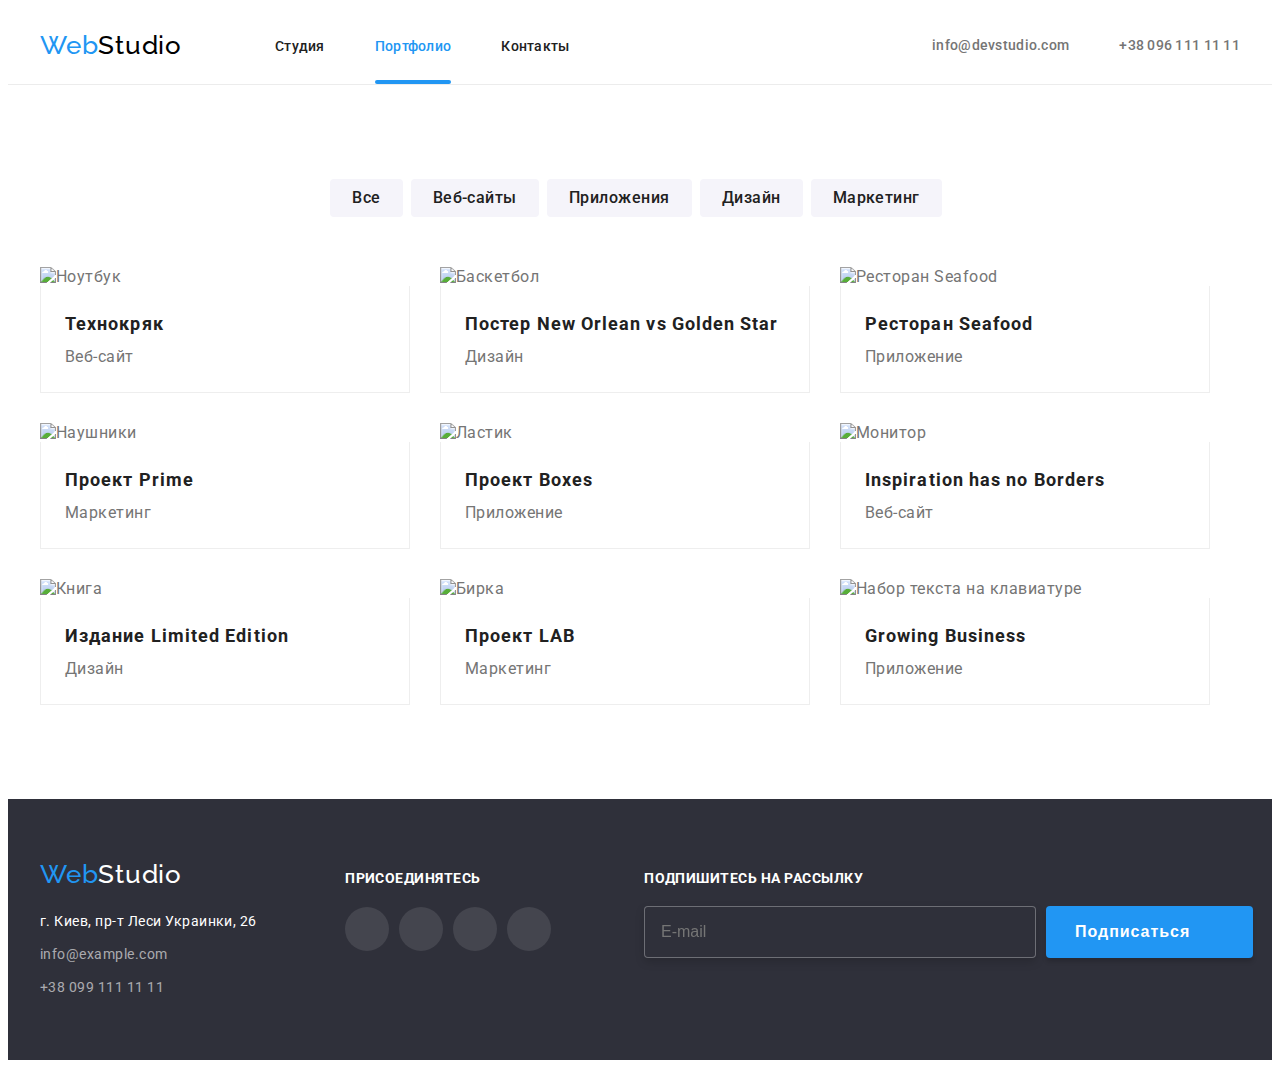
==== portffolio.html @ 90b3956e "End" ====
<!DOCTYPE html>
<html lang="ru">
  <head>
    <meta charset="UTF-8" />
    <meta http-equiv="X-UA-Compatible" content="IE=edge" />
    <meta name="viewport" content="width=device-width, initial-scale=1.0" />
    <link rel="preconnect" href="https://fonts.googleapis.com" />
    <link rel="preconnect" href="https://fonts.gstatic.com" crossorigin />
    <link rel="preconnect" href="https://fonts.googleapis.com" />
    <link rel="preconnect" href="https://fonts.gstatic.com" crossorigin />
    <link
      href="https://fonts.googleapis.com/css2?family=Raleway:wght@700&family=Roboto:wght@400;500;700;900&display=swap"
      rel="stylesheet"
    />
    <link href="./css/modern-normalize.css" rel="stylesheet" />
    <link href="./css/main.css" rel="stylesheet" />
    <title>Портфолио</title>
  </head>
  <body>
    <!-- Header-->

    <header>
      <div class="nav container centered">
        <a href="" class="logo"><span class="web">Web</span>Studio</a>
        <nav>
          <ul class="nav-bar">
            <li class="test">
              <a href="./index.html" class="nav-link"> Студия</a>
            </li>
            <li>
              <a href="./portffolio.html" class="nav-link current-page"> Портфолио</a>
            </li>
            <li>
              <a href="" class="nav-link"> Контакты</a>
            </li>
          </ul>
        </nav>
        <div class="nav-contacts">
          <a href="mailto:info@devstudio.com" class="contact">
            <svg width="16px" height="12px" class="icon-color">
              <use href="./images/sprite.svg#icon-mail"></use>
            </svg>
            info@devstudio.com
          </a>
          <a href="tel:+380961111111" class="contact">
            <svg width="10px" height="16px" class="icon-color">
              <use href="./images/sprite.svg#icon-smartphone"></use>
            </svg>
            +38 096 111 11 11
          </a>
        </div>
      </div>
    </header>
    <main>
      <!-- Portffolio -->

      <section class="section-padding">
        
        <!-- Filter -->

        <ul class="filter container centered">
          <li>
            <button class="filter-button">Все</button>
          </li>
          <li>
            <button class="filter-button">Веб-сайты</button>
          </li>
          <li>
            <button class="filter-button">Приложения</button>
          </li>
          <li>
            <button class="filter-button">Дизайн</button>
          </li>
          <li>
            <button class="filter-button">Маркетинг</button>
          </li>
        </ul>

        <!-- Projects -->

        <ul class="project container centered">
          <li class="project-list">
            <div class="project-overlay">
              <img src="./images/Notebook.jpg" alt="Ноутбук" width="370" class="project-image" />
              <div class="project-text_box overlay">
                <p>
                  Технокряк это современная площадка распространения коронавируса. Компании
                  используют эту платформу для цифрового шпионажа и атак на защищённые сервера
                  конкурентов.
                </p>
              </div>
            </div>
            <div class="border">
              <h2 class="project-title">Технокряк</h2>
              <p class="project-filter">Веб-сайт</p>
            </div>
          </li>
          <li class="project-list">
            <div class="project-overlay">
              <img src="./images/Baskeball.jpg" alt="Баскетбол" width="370" class="project-image" />
              <div class="project-text_box overlay">
                <p>
                  Технокряк это современная площадка распространения коронавируса. Компании
                  используют эту платформу для цифрового шпионажа и атак на защищённые сервера
                  конкурентов.
                </p>
              </div>
            </div>
            <div class="border">
              <h2 class="project-title">Постер New Orlean vs Golden Star</h2>
              <p class="project-filter">Дизайн</p>
            </div>
          </li>
          <li class="project-list">
            <div class="project-overlay">
              <img
                src="./images/seafood.jpg"
                alt=" Ресторан Seafood"
                width="370"
                class="project-image"
              />
              <div class="project-text_box overlay">
                <p>
                  Технокряк это современная площадка распространения коронавируса. Компании
                  используют эту платформу для цифрового шпионажа и атак на защищённые сервера
                  конкурентов.
                </p>
              </div>
            </div>
            <div class="border">
              <h2 class="project-title">Ресторан Seafood</h2>
              <p class="project-filter">Приложение</p>
            </div>
          </li>
          <li class="project-list">
            <div class="project-overlay">
              <img src="./images/headphones.jpg" alt="Наушники" width="370" class="project-image" />
              <div class="project-text_box overlay">
                <p>
                  Технокряк это современная площадка распространения коронавируса. Компании
                  используют эту платформу для цифрового шпионажа и атак на защищённые сервера
                  конкурентов.
                </p>
              </div>
            </div>
            <div class="border">
              <h2 class="project-title">Проект Prime</h2>
              <p class="project-filter">Маркетинг</p>
            </div>
          </li>
          <li class="project-list">
            <div class="project-overlay">
              <img src="./images/rubber.jpg" alt="Ластик" width="370" class="project-image" />
              <div class="project-text_box overlay">
                <p>
                  Технокряк это современная площадка распространения коронавируса. Компании
                  используют эту платформу для цифрового шпионажа и атак на защищённые сервера
                  конкурентов.
                </p>
              </div>
            </div>
            <div class="border">
              <h2 class="project-title">Проект Boxes</h2>
              <p class="project-filter">Приложение</p>
            </div>
          </li>
          <li class="project-list">
            <div class="project-overlay">
              <img src="./images/display.jpg" alt="Монитор" width="370" class="project-image" />
              <div class="project-text_box overlay">
                <p>
                  Технокряк это современная площадка распространения коронавируса. Компании
                  используют эту платформу для цифрового шпионажа и атак на защищённые сервера
                  конкурентов.
                </p>
              </div>
            </div>
            <div class="border">
              <h2 class="project-title">Inspiration has no Borders</h2>
              <p class="project-filter">Веб-сайт</p>
            </div>
          </li>
          <li class="project-list">
            <div class="project-overlay">
              <img src="./images/book.jpg" alt="Книга" width="370" class="project-image" />
              <div class="project-text_box overlay">
                <p>
                  Технокряк это современная площадка распространения коронавируса. Компании
                  используют эту платформу для цифрового шпионажа и атак на защищённые сервера
                  конкурентов.
                </p>
              </div>
            </div>
            <div class="border">
              <h2 class="project-title">Издание Limited Edition</h2>
              <p class="project-filter">Дизайн</p>
            </div>
          </li>
          <li class="project-list">
            <div class="project-overlay">
              <img src="./images/label.jpg" alt="Бирка" width="370" class="project-image" />
              <div class="project-text_box overlay">
                <p>
                  Технокряк это современная площадка распространения коронавируса. Компании
                  используют эту платформу для цифрового шпионажа и атак на защищённые сервера
                  конкурентов.
                </p>
              </div>
            </div>
            <div class="border">
              <h2 class="project-title">Проект LAB</h2>
              <p class="project-filter">Маркетинг</p>
            </div>
          </li>
          <li class="project-list">
            <div class="project-overlay">
              <img
                src="./images/printing.jpg"
                alt="Набор текста на клавиатуре"
                width="370"
                class="project-image"
              />
              <div class="project-text_box overlay">
                <p>
                  Технокряк это современная площадка распространения коронавируса. Компании
                  используют эту платформу для цифрового шпионажа и атак на защищённые сервера
                  конкурентов.
                </p>
              </div>
            </div>
            <div class="border">
              <h2 class="project-title">Growing Business</h2>
              <p class="project-filter">Приложение</p>
            </div>
          </li>
        </ul>
      </section>
    </main>

    <!-- Footer -->

    <footer>
      <div class="container centered">
        <div class="footer-studio">
          <a href="" class="logo"><span class="web">Web</span>Studio</a>
          <address>г. Киев, пр-т Леси Украинки, 26</address>
          <a href="mailto:info@devstudio.com" class="footer-contact">info@example.com</a>
          <a href="tel:+380961111111" class="footer-contact">+38 099 111 11 11</a>
        </div>
        <div class="footer-connect">
          <p>Присоединятесь</p>
          <ul>
            <li>
              <a href="#" class="footer-social">
                <svg width="20px" height="20px" class="footer-icons">
                  <use href="./images/sprite.svg#icon-instagram"></use>
                </svg>
              </a>
            </li>
            <li>
              <a href="#" class="footer-social">
                <svg width="20px" height="20px" class="footer-icons">
                  <use href="./images/sprite.svg#icon-twitter"></use>
                </svg>
              </a>
            </li>
            <li>
              <a href="#" class="footer-social">
                <svg width="20px" height="20px" class="footer-icons">
                  <use href="./images/sprite.svg#icon-facebook"></use>
                </svg>
              </a>
            </li>
            <li>
              <a href="#" class="footer-social">
                <svg width="20px" height="20px" class="footer-icons">
                  <use href="./images/sprite.svg#icon-linkedin"></use>
                </svg>
              </a>
            </li>
          </ul>
        </div>
        <div>
          <form class="footer-mailing">
            <label for="footer-mailing_filed" class="footer-mailing_description">
              Подпишитесь на рассылку
            </label>
            <div>
              <input
                type="email"
                name="mailing"
                class="footer-mailing_filed"
                id="footer-mailing_filed"
                placeholder="E-mail"
              />
              <button type="submit" class="footer-mailing_button">
                Подписаться
                <svg width="24px" height="24px" class="footer-icon_send">
                  <use href="./images/sprite.svg#icon-send"></use>
                </svg>
              </button>
            </div>
          </form>
        </div>
      </div>
    </footer>
    <script src="./js/modal.js"></script>
  </body>
</html>
---- css/main.css ----
:root {
  --main-color: #ffffff;
  --bg-color: #f5f4fa;
  --bg-alternate-color: #2f303a;
  --headline-color: #212121;
  --text-color: #757575;
  --accent-color: #2196f3;
  --textoppacity-color: rgba(255, 255, 255, 0.6);
  --nav_logo-color: #000000;
  --border-color: #ececec;
  --portffolio-border: #eeeeee;
  --team-icon-color: #afb1b8;
  --transition-time-cubic: 250ms cubic-bezier(0.4, 0, 0.2, 1);
}

/* Global */
body {
  color: var(--text-color);
  background-color: var(--main-color);
  font-family: 'roboto', sans-serif;
  letter-spacing: 0.03em;
}

a {
  text-decoration: none;
}

li {
  list-style-type: none;
}

ul {
  padding: 0%;
}

.container {
  width: 1200px;
  padding-left: 15px;
  padding-right: 15px;
}

.centered {
  margin-right: auto;
  margin-left: auto;
}

.section-padding {
  padding-top: 94px;
  padding-bottom: 94px;
}

img {
  display: block;
}

.overlay {
  position: absolute;
  width: 100%;
  height: 100%;
  bottom: 0px;
  -webkit-transform: translateY(100%);
      -ms-transform: translateY(100%);
          transform: translateY(100%);
  -webkit-transition: -webkit-transform var(--transition-time-cubic);
  transition: -webkit-transform var(--transition-time-cubic);
  -o-transition: transform var(--transition-time-cubic);
  transition: transform var(--transition-time-cubic);
  transition: transform var(--transition-time-cubic), -webkit-transform var(--transition-time-cubic);
}

/* Hero */
.hero {
  padding-top: 200px;
  padding-bottom: 200px;
  text-align: center;
  background-image: -webkit-gradient(linear, left top, left bottom, from(rgba(47, 48, 58, 0.4)), to(rgba(47, 48, 58, 0.4))), url(../images/Hero.jpg);
  background-image: -webkit-linear-gradient(rgba(47, 48, 58, 0.4), rgba(47, 48, 58, 0.4)), url(../images/Hero.jpg);
  background-image: -o-linear-gradient(rgba(47, 48, 58, 0.4), rgba(47, 48, 58, 0.4)), url(../images/Hero.jpg);
  background-image: linear-gradient(rgba(47, 48, 58, 0.4), rgba(47, 48, 58, 0.4)), url(../images/Hero.jpg);
  background-repeat: no-repeat;
  background-position: center;
  -webkit-background-size: cover;
          background-size: cover;
}

.hero h1 {
  margin-top: 0px;
  margin-bottom: 0px;
  color: #ffffff;
  font-weight: 900;
  font-size: 44px;
  line-height: 1.36;
  text-transform: uppercase;
}

.hero .hero-button {
  padding-top: 10px;
  padding-bottom: 10px;
  padding-left: 22px;
  padding-right: 22px;
  color: var(--main-color);
  background-color: var(--accent-color);
  font-family: 'Roboto', sans-serif;
  font-style: normal;
  font-weight: 700;
  font-size: 16px;
  line-height: 1.88;
  letter-spacing: 0.06em;
  -webkit-box-shadow: 0px 4px 4px rgba(0, 0, 0, 0.15);
          box-shadow: 0px 4px 4px rgba(0, 0, 0, 0.15);
  -webkit-border-radius: 4px;
          border-radius: 4px;
  border: none;
  cursor: pointer;
  margin-top: 30px;
}

/* About us */
.us-benefits {
  display: -webkit-box;
  display: -webkit-flex;
  display: -ms-flexbox;
  display: flex;
  -webkit-box-align: center;
  -webkit-align-items: center;
      -ms-flex-align: center;
          align-items: center;
  -webkit-box-pack: start;
  -webkit-justify-content: flex-start;
      -ms-flex-pack: start;
          justify-content: flex-start;
  margin-top: 0px;
  margin-bottom: 0px;
}

.us-benefits li {
  margin-right: 30px;
}

.us-benefits li:last-child {
  margin-right: 0px;
}

.us-benefits li .us-headline {
  margin-top: 0px;
  margin-bottom: 10px;
  color: var(--headline-color);
  font-weight: 700;
  font-size: 14px;
  line-height: 1.14;
  letter-spacing: 0.03em;
  text-transform: uppercase;
}

.us-icon_box {
  display: -webkit-box;
  display: -webkit-flex;
  display: -ms-flexbox;
  display: flex;
  -webkit-box-align: center;
  -webkit-align-items: center;
      -ms-flex-align: center;
          align-items: center;
  -webkit-box-pack: center;
  -webkit-justify-content: center;
      -ms-flex-pack: center;
          justify-content: center;
  height: 120px;
  margin-bottom: 30px;
  -webkit-border-radius: 4px;
          border-radius: 4px;
  background-color: var(--bg-color);
}

.us-icon_box .us-icons {
  -webkit-align-content: center;
      -ms-flex-line-pack: center;
          align-content: center;
}

.us-title {
  margin-top: 0px;
  margin-bottom: 0px;
  width: 270px;
  font-size: 14px;
  line-height: -webkit-calc(24 / 14);
  line-height: calc(24 / 14);
}

/* Our work */
.ourwork {
  padding-top: 0px;
  text-align: center;
}

.ourwork h2 {
  margin-top: 0px;
  margin-bottom: 50px;
  color: var(--headline-color);
  font-weight: 700;
  font-size: 36px;
  line-height: 1.17;
}

.ourwork-box {
  display: -webkit-box;
  display: -webkit-flex;
  display: -ms-flexbox;
  display: flex;
  -webkit-box-align: center;
  -webkit-align-items: center;
      -ms-flex-align: center;
          align-items: center;
  -webkit-box-pack: start;
  -webkit-justify-content: flex-start;
      -ms-flex-pack: start;
          justify-content: flex-start;
  margin-top: 0px;
  margin-bottom: 0px;
}

.ourwork-box li {
  position: relative;
  margin-right: 30px;
}

.ourwork-box li:nth-child(3n) {
  margin-right: 0px;
}

.ourwork-description_box {
  position: absolute;
  width: 100%;
  height: 70px;
  margin: 0px;
  bottom: 0px;
  display: -webkit-box;
  display: -webkit-flex;
  display: -ms-flexbox;
  display: flex;
  -webkit-box-align: center;
  -webkit-align-items: center;
      -ms-flex-align: center;
          align-items: center;
  -webkit-box-pack: center;
  -webkit-justify-content: center;
      -ms-flex-pack: center;
          justify-content: center;
  background-color: rgba(47, 48, 58, 0.8);
}

.ourwork-description_box .ourwork-description {
  color: var(--main-color);
  margin: 0;
  font-weight: bold;
  font-size: 14px;
  line-height: -webkit-calc(16 / 14);
  line-height: calc(16 / 14);
  letter-spacing: 0.03em;
  text-transform: uppercase;
}

/* Team */
.team {
  background-color: var(--bg-color);
  text-align: center;
}

.team h2 {
  margin-top: 0px;
  margin-bottom: 50px;
  color: var(--headline-color);
  font-weight: 700;
  font-size: 36px;
  line-height: 1.17;
}

.team-work {
  display: -webkit-box;
  display: -webkit-flex;
  display: -ms-flexbox;
  display: flex;
  -webkit-box-align: center;
  -webkit-align-items: center;
      -ms-flex-align: center;
          align-items: center;
  -webkit-box-pack: start;
  -webkit-justify-content: flex-start;
      -ms-flex-pack: start;
          justify-content: flex-start;
  margin-top: 0px;
  margin-bottom: 0px;
}

.team-work .team-block {
  margin-right: 30px;
  padding-bottom: 30px;
  background-color: var(--main-color);
  -webkit-box-shadow: 0px 1px 3px rgba(0, 0, 0, 0.12), 0px 1px 1px rgba(0, 0, 0, 0.14), 0px 2px 1px rgba(0, 0, 0, 0.2);
          box-shadow: 0px 1px 3px rgba(0, 0, 0, 0.12), 0px 1px 1px rgba(0, 0, 0, 0.14), 0px 2px 1px rgba(0, 0, 0, 0.2);
  -webkit-border-radius: 0px 0px 4px 4px;
          border-radius: 0px 0px 4px 4px;
}

.team-work .team-block:last-child {
  margin-right: 0px;
}

.team-work .team-block .employee {
  margin-top: 30px;
  margin-bottom: 10px;
  color: var(--headline-color);
  font-weight: 500;
  font-size: 16px;
  line-height: 1.19;
}

.team-work .profession {
  margin-top: 0px;
  margin-bottom: 16px;
  font-size: 16px;
  line-height: 1.19;
}

.team-contacts {
  display: -webkit-box;
  display: -webkit-flex;
  display: -ms-flexbox;
  display: flex;
  -webkit-box-align: start;
  -webkit-align-items: flex-start;
      -ms-flex-align: start;
          align-items: flex-start;
  -webkit-box-pack: center;
  -webkit-justify-content: center;
      -ms-flex-pack: center;
          justify-content: center;
}

.team-contacts svg {
  -webkit-box-sizing: content-box;
          box-sizing: content-box;
  padding: 12px;
  fill: var(--team-icon-color);
  -webkit-transition: fill var(--transition-time-cubic);
  -o-transition: fill var(--transition-time-cubic);
  transition: fill var(--transition-time-cubic);
}

.team-contacts a {
  width: 44px;
  height: 44px;
  -webkit-border-radius: 50%;
          border-radius: 50%;
  -webkit-transition: background-color var(--transition-time-cubic);
  -o-transition: background-color var(--transition-time-cubic);
  transition: background-color var(--transition-time-cubic);
}

.team-contacts a:not(:last-child) {
  margin-right: 10px;
}

.team-contacts a:hover {
  background-color: var(--accent-color);
}

.team-contacts a:hover svg {
  fill: var(--main-color);
}

.team-contacts a:focus {
  background-color: var(--accent-color);
}

.team-contacts a:focus svg {
  fill: var(--main-color);
}

/* Clinets */
.clients {
  text-align: center;
  margin-left: auto;
  margin-right: auto;
  color: var(--headline-color);
}

.clients h2 {
  margin-bottom: 50px;
  margin-top: 0px;
  font-weight: bold;
  font-size: 36px;
  line-height: 1.17;
  letter-spacing: 0.03em;
}

.clients-icons {
  display: -webkit-box;
  display: -webkit-flex;
  display: -ms-flexbox;
  display: flex;
  -webkit-box-align: center;
  -webkit-align-items: center;
      -ms-flex-align: center;
          align-items: center;
  -webkit-box-pack: center;
  -webkit-justify-content: center;
      -ms-flex-pack: center;
          justify-content: center;
}

.clients-icons a {
  display: -webkit-box;
  display: -webkit-flex;
  display: -ms-flexbox;
  display: flex;
  -webkit-box-align: center;
  -webkit-align-items: center;
      -ms-flex-align: center;
          align-items: center;
  -webkit-box-pack: center;
  -webkit-justify-content: center;
      -ms-flex-pack: center;
          justify-content: center;
  width: 170px;
  height: 92px;
  border-width: 1px;
  border-style: solid;
  border-color: #afb1b8;
  -webkit-box-sizing: border-box;
          box-sizing: border-box;
  -webkit-border-radius: 4px;
          border-radius: 4px;
  -webkit-transition: border-color var(--transition-time-cubic);
  -o-transition: border-color var(--transition-time-cubic);
  transition: border-color var(--transition-time-cubic);
}

.clients-icons a .clients-company {
  fill: var(--team-icon-color);
  -webkit-transition: fill var(--transition-time-cubic);
  -o-transition: fill var(--transition-time-cubic);
  transition: fill var(--transition-time-cubic);
}

.clients-icons a:not(:last-child) {
  margin-right: 30px;
}

.clients-icons a:hover {
  border-color: var(--accent-color);
}

.clients-icons a:hover .clients-company {
  fill: var(--accent-color);
}

.clients-icons a:focus {
  border-color: var(--accent-color);
}

.clients-icons a:focus .clients-company {
  fill: var(--accent-color);
}

/* Portffolio page */
/* Filter */
.filter {
  display: -webkit-box;
  display: -webkit-flex;
  display: -ms-flexbox;
  display: flex;
  -webkit-box-align: start;
  -webkit-align-items: flex-start;
      -ms-flex-align: start;
          align-items: flex-start;
  -webkit-box-pack: center;
  -webkit-justify-content: center;
      -ms-flex-pack: center;
          justify-content: center;
  margin-bottom: 50px;
  margin-top: 0px;
}

.filter li {
  margin-right: 8px;
}

.filter .filter-button {
  padding-top: 6px;
  padding-bottom: 6px;
  padding-right: 22px;
  padding-left: 22px;
  color: var(--headline-color);
  background-color: var(--bg-color);
  font-family: 'Roboto', sans-serif;
  font-style: normal;
  font-weight: 500;
  font-size: 16px;
  line-height: 1.62;
  letter-spacing: 0.03em;
  -webkit-border-radius: 4px;
          border-radius: 4px;
  border: none;
  cursor: pointer;
  -webkit-transition: background-color var(--transition-time-cubic), color var(--transition-time-cubic), -webkit-box-shadow var(--transition-time-cubic);
  transition: background-color var(--transition-time-cubic), color var(--transition-time-cubic), -webkit-box-shadow var(--transition-time-cubic);
  -o-transition: box-shadow var(--transition-time-cubic), background-color var(--transition-time-cubic), color var(--transition-time-cubic);
  transition: box-shadow var(--transition-time-cubic), background-color var(--transition-time-cubic), color var(--transition-time-cubic);
  transition: box-shadow var(--transition-time-cubic), background-color var(--transition-time-cubic), color var(--transition-time-cubic), -webkit-box-shadow var(--transition-time-cubic);
}

.filter .filter-button:hover, .filter .filter-button:focus {
  color: var(--main-color);
  background-color: var(--accent-color);
  -webkit-box-shadow: 0px 3px 1px rgba(0, 0, 0, 0.1), 0px 1px 2px rgba(0, 0, 0, 0.08), 0px 2px 2px rgba(0, 0, 0, 0.12);
          box-shadow: 0px 3px 1px rgba(0, 0, 0, 0.1), 0px 1px 2px rgba(0, 0, 0, 0.08), 0px 2px 2px rgba(0, 0, 0, 0.12);
}

/* Project */
.project {
  display: -webkit-box;
  display: -webkit-flex;
  display: -ms-flexbox;
  display: flex;
  -webkit-box-align: start;
  -webkit-align-items: flex-start;
      -ms-flex-align: start;
          align-items: flex-start;
  -webkit-box-pack: start;
  -webkit-justify-content: flex-start;
      -ms-flex-pack: start;
          justify-content: flex-start;
  -webkit-flex-wrap: wrap;
      -ms-flex-wrap: wrap;
          flex-wrap: wrap;
  margin-top: 0px;
  margin-bottom: 0px;
}

.project-list {
  margin-right: 30px;
  margin-bottom: 30px;
  -webkit-transition: -webkit-box-shadow var(--transition-time-cubic);
  transition: -webkit-box-shadow var(--transition-time-cubic);
  -o-transition: box-shadow var(--transition-time-cubic);
  transition: box-shadow var(--transition-time-cubic);
  transition: box-shadow var(--transition-time-cubic), -webkit-box-shadow var(--transition-time-cubic);
}

.project-list:hover, .project-list:focus {
  -webkit-box-shadow: 0px 1px 1px rgba(0, 0, 0, 0.12), 0px 4px 4px rgba(0, 0, 0, 0.06), 1px 4px 6px rgba(0, 0, 0, 0.16);
          box-shadow: 0px 1px 1px rgba(0, 0, 0, 0.12), 0px 4px 4px rgba(0, 0, 0, 0.06), 1px 4px 6px rgba(0, 0, 0, 0.16);
}

.project-list:nth-child(3n) {
  margin-right: 0px;
}

.project-list:nth-last-child(-n + 3) {
  margin-bottom: 0px;
}

.border {
  padding-bottom: 20px;
  padding-top: 20px;
  padding-left: 24px;
  padding-right: 24px;
  border-left: 1px solid var(--portffolio-border);
  border-right: 1px solid var(--portffolio-border);
  border-bottom: 1px solid var(--portffolio-border);
}

.border .project-title {
  margin-top: 0px;
  margin-bottom: 0px;
  color: var(--headline-color);
  font-weight: 700;
  font-size: 18px;
  line-height: 2;
  letter-spacing: 0.06em;
}

.border .project-filter {
  margin-top: 0px;
  margin-bottom: 0px;
  font-size: 16px;
  line-height: 1.88;
}

.project-overlay {
  position: relative;
  overflow: hidden;
}

.project-overlay .project-text_box {
  width: 100%;
  height: 100%;
  background-color: rgba(33, 150, 243, 0.9);
}

.project-overlay p {
  margin: 63px 24px;
  font-size: 18px;
  line-height: -webkit-calc(28 / 18);
  line-height: calc(28 / 18);
  color: var(--main-color);
}

.project-overlay:hover .overlay {
  -webkit-transform: translateY(0%);
      -ms-transform: translateY(0%);
          transform: translateY(0%);
}

/* logo */
.logo {
  margin-right: 93px;
  color: var(--nav_logo-color);
  font-family: 'Raleway', sans-serif;
  font-weight: 500;
  font-size: 26px;
  line-height: 1.2;
  letter-spacing: 0.03em;
}

.logo .web {
  color: var(--accent-color);
}

/* Header */
header {
  border-bottom: 1px solid var(--border-color);
}

header .nav {
  display: -webkit-box;
  display: -webkit-flex;
  display: -ms-flexbox;
  display: flex;
  -webkit-box-align: center;
  -webkit-align-items: center;
      -ms-flex-align: center;
          align-items: center;
  -webkit-box-pack: center;
  -webkit-justify-content: center;
      -ms-flex-pack: center;
          justify-content: center;
}

.nav-bar {
  display: -webkit-box;
  display: -webkit-flex;
  display: -ms-flexbox;
  display: flex;
  -webkit-box-align: center;
  -webkit-align-items: center;
      -ms-flex-align: center;
          align-items: center;
  -webkit-box-pack: center;
  -webkit-justify-content: center;
      -ms-flex-pack: center;
          justify-content: center;
  margin-top: 0px;
  margin-bottom: 0px;
}

.nav-bar li {
  margin-right: 50px;
}

.nav-bar li:last-child {
  margin-right: 0px;
}

.nav-link {
  position: relative;
  padding-top: 30px;
  padding-bottom: 30px;
  color: var(--headline-color);
  font-weight: 500;
  font-size: 14px;
  line-height: 1.42;
  letter-spacing: 0.02em;
  -webkit-transition: color var(--transition-time-cubic);
  -o-transition: color var(--transition-time-cubic);
  transition: color var(--transition-time-cubic);
}

.nav-link:hover, .nav-link:focus {
  color: var(--accent-color);
}

.nav-link.current-page {
  color: var(--accent-color);
}

.nav-link.current-page::before {
  content: '';
  position: absolute;
  bottom: 0px;
  height: 4px;
  width: 100%;
  background-color: var(--accent-color);
  -webkit-border-radius: 2px;
          border-radius: 2px;
}

.nav-contacts {
  display: -webkit-box;
  display: -webkit-flex;
  display: -ms-flexbox;
  display: flex;
  -webkit-box-pack: center;
  -webkit-justify-content: center;
      -ms-flex-pack: center;
          justify-content: center;
  -webkit-box-align: center;
  -webkit-align-items: center;
      -ms-flex-align: center;
          align-items: center;
  margin-left: auto;
  font-weight: 500;
  font-size: 14px;
  line-height: 1.14;
  letter-spacing: 0.02em;
}

.nav-contacts .contact {
  display: -webkit-box;
  display: -webkit-flex;
  display: -ms-flexbox;
  display: flex;
  -webkit-box-pack: center;
  -webkit-justify-content: center;
      -ms-flex-pack: center;
          justify-content: center;
  -webkit-box-align: center;
  -webkit-align-items: center;
      -ms-flex-align: center;
          align-items: center;
  padding-top: 30px;
  padding-bottom: 30px;
  color: var(--text-color);
  text-decoration: none;
  -webkit-transition: color var(--transition-time-cubic);
  -o-transition: color var(--transition-time-cubic);
  transition: color var(--transition-time-cubic);
}

.nav-contacts .contact:hover svg,
.nav-contacts .contact:focus svg {
  fill: var(--accent-color);
}

.nav-contacts .contact:hover, .nav-contacts .contact:focus {
  color: var(--accent-color);
}

.nav-contacts a:first-child {
  margin-right: 30px;
}

.nav-contacts a svg {
  margin-right: 10px;
  -webkit-transition: fill var(--transition-time-cubic);
  -o-transition: fill var(--transition-time-cubic);
  transition: fill var(--transition-time-cubic);
}

.icon-color {
  fill: var(--text-color);
  margin-right: 10px;
}

footer {
  padding-top: 60px;
  padding-bottom: 60px;
  background-color: var(--bg-alternate-color);
}

footer .logo {
  display: block;
  margin-bottom: 20px;
  color: var(--main-color);
}

footer address {
  margin-bottom: 9px;
  color: var(--main-color);
  font-style: normal;
  font-size: 14px;
  line-height: 1.71;
}

footer .container.centered {
  display: -webkit-box;
  display: -webkit-flex;
  display: -ms-flexbox;
  display: flex;
  -webkit-box-pack: start;
  -webkit-justify-content: flex-start;
      -ms-flex-pack: start;
          justify-content: flex-start;
  -webkit-box-align: baseline;
  -webkit-align-items: baseline;
      -ms-flex-align: baseline;
          align-items: baseline;
}

.footer-studio {
  margin-right: 70px;
}

.footer-studio .footer-contact {
  display: block;
  margin-bottom: 9px;
  color: var(--textoppacity-color);
  font-size: 14px;
  line-height: 1.71;
  -webkit-transition: color var(--transition-time-cubic);
  -o-transition: color var(--transition-time-cubic);
  transition: color var(--transition-time-cubic);
}

.footer-studio .footer-contact:last-child {
  margin-bottom: 0px;
}

.footer-studio .footer-contact:hover, .footer-studio .footer-contact:focus {
  color: var(--accent-color);
}

.footer-connect p {
  margin: 0px 0px 20px;
  font-weight: bold;
  font-size: 14px;
  line-height: 1.14;
  text-transform: uppercase;
  color: var(--main-color);
}

.footer-connect ul {
  margin: 0px;
  display: -webkit-box;
  display: -webkit-flex;
  display: -ms-flexbox;
  display: flex;
}

.footer-connect ul li:not(:last-child) {
  margin-right: 10px;
}

.footer-social {
  display: -webkit-box;
  display: -webkit-flex;
  display: -ms-flexbox;
  display: flex;
  -webkit-box-pack: center;
  -webkit-justify-content: center;
      -ms-flex-pack: center;
          justify-content: center;
  -webkit-box-align: center;
  -webkit-align-items: center;
      -ms-flex-align: center;
          align-items: center;
  width: 44px;
  height: 44px;
  background-color: rgba(255, 255, 255, 0.1);
  -webkit-border-radius: 50%;
          border-radius: 50%;
  -webkit-transition: background-color var(--transition-time-cubic);
  -o-transition: background-color var(--transition-time-cubic);
  transition: background-color var(--transition-time-cubic);
}

.footer-social:hover, .footer-social:focus {
  background-color: var(--accent-color);
}

.footer-social .footer-icons {
  fill: var(--main-color);
}

.footer-mailing {
  display: -webkit-box;
  display: -webkit-flex;
  display: -ms-flexbox;
  display: flex;
  -webkit-box-orient: vertical;
  -webkit-box-direction: normal;
  -webkit-flex-direction: column;
      -ms-flex-direction: column;
          flex-direction: column;
  margin-left: 93px;
}

.footer-mailing .footer-mailing_description {
  margin-bottom: 20px;
  color: var(--main-color);
  font-weight: bold;
  font-size: 14px;
  line-height: -webkit-calc(16 / 14);
  line-height: calc(16 / 14);
  text-transform: uppercase;
}

.footer-mailing div {
  display: -webkit-box;
  display: -webkit-flex;
  display: -ms-flexbox;
  display: flex;
}

.footer-mailing div .footer-mailing_filed {
  padding: 15px 16px;
  width: 358px;
  margin-right: 10px;
  background-color: var(--bg-alternate-color);
  color: #ffffff99;
  font-size: 16px;
  line-height: 1.25;
  border: 1px solid rgba(255, 255, 255, 0.3);
  -webkit-border-radius: 4px;
          border-radius: 4px;
  -webkit-filter: drop-shadow(0px 4px 4px rgba(0, 0, 0, 0.15));
          filter: drop-shadow(0px 4px 4px rgba(0, 0, 0, 0.15));
}

.footer-mailing div .footer-mailing_filed:placeholder-shown {
  color: #ffffff99;
}

.footer-mailing .footer-mailing_button {
  display: -webkit-box;
  display: -webkit-flex;
  display: -ms-flexbox;
  display: flex;
  -webkit-box-pack: center;
  -webkit-justify-content: center;
      -ms-flex-pack: center;
          justify-content: center;
  -webkit-box-align: center;
  -webkit-align-items: center;
      -ms-flex-align: center;
          align-items: center;
  padding: 10px 29px;
  font-weight: bold;
  font-size: 16px;
  line-height: 1.87;
  color: var(--main-color);
  background-color: var(--accent-color);
  align-items: center;
  text-align: center;
  letter-spacing: 0.06em;
  border: none;
  -webkit-box-shadow: 0px 4px 4px rgba(0, 0, 0, 0.15);
          box-shadow: 0px 4px 4px rgba(0, 0, 0, 0.15);
  -webkit-border-radius: 4px;
          border-radius: 4px;
}

.footer-icon_send {
  fill: var(--main-color);
  margin-left: 10px;
}

.backdrop {
  position: fixed;
  top: 0;
  width: 100%;
  height: 100%;
  background-color: rgba(0, 0, 0, 0.2);
  z-index: 100;
  opacity: 1;
  -webkit-transition: opacity var(--transition-time-cubic);
  -o-transition: opacity var(--transition-time-cubic);
  transition: opacity var(--transition-time-cubic);
}

.is-hidden {
  opacity: 0;
  pointer-events: none;
}

.hero-modal {
  position: absolute;
  width: 528px;
  height: 581px;
  left: 50%;
  top: 50%;
  padding: 40px;
  background-color: var(--main-color);
  -webkit-transform: translate(-50%, -50%) scale(1);
      -ms-transform: translate(-50%, -50%) scale(1);
          transform: translate(-50%, -50%) scale(1);
  -webkit-transition: -webkit-transform var(--transition-time-cubic);
  transition: -webkit-transform var(--transition-time-cubic);
  -o-transition: transform var(--transition-time-cubic);
  transition: transform var(--transition-time-cubic);
  transition: transform var(--transition-time-cubic), -webkit-transform var(--transition-time-cubic);
}

.hero-modal .hero-modal_exit {
  position: absolute;
  right: 8px;
  top: 8px;
  display: -webkit-box;
  display: -webkit-flex;
  display: -ms-flexbox;
  display: flex;
  -webkit-box-pack: center;
  -webkit-justify-content: center;
      -ms-flex-pack: center;
          justify-content: center;
  -webkit-box-align: center;
  -webkit-align-items: center;
      -ms-flex-align: center;
          align-items: center;
  margin-top: 8px;
  margin-right: 8px;
  width: 30px;
  height: 30px;
  background-color: var(--main-color);
  border: 1px solid rgba(0, 0, 0, 0.1);
  -webkit-border-radius: 50%;
          border-radius: 50%;
  -webkit-transition: fill var(--transition-time-cubic);
  -o-transition: fill var(--transition-time-cubic);
  transition: fill var(--transition-time-cubic);
}

.hero-modal .hero-modal_exit:hover, .hero-modal .hero-modal_exit:focus {
  fill: var(--accent-color);
}

.hero-modal .hero-modal_heading {
  margin-top: 0px;
  margin-bottom: 12px;
  color: var(--headline-color);
  font-weight: bold;
  font-size: 20px;
  line-height: -webkit-calc(23 / 20);
  line-height: calc(23 / 20);
  text-align: center;
}

.backdrop.is-hidden .hero-modal {
  -webkit-transform: translate(-50%, -50%) scale(2);
      -ms-transform: translate(-50%, -50%) scale(2);
          transform: translate(-50%, -50%) scale(2);
}

.hero-modal_form {
  margin: 0px;
}

.hero-modal_form li {
  display: -webkit-box;
  display: -webkit-flex;
  display: -ms-flexbox;
  display: flex;
  -webkit-box-orient: vertical;
  -webkit-box-direction: normal;
  -webkit-flex-direction: column;
      -ms-flex-direction: column;
          flex-direction: column;
}

.hero-modal_form li label {
  text-align: start;
  color: var(--text-color);
  font-size: 12px;
  line-height: -webkit-calc(14 / 12);
  line-height: calc(14 / 12);
  letter-spacing: 0.01em;
}

.hero-modal_form li textarea {
  resize: none;
  height: 120px;
  margin-bottom: 25px;
  text-indent: 0px;
}

.hero-modal_form li textarea::-webkit-input-placeholder {
  letter-spacing: 0.01em;
  color: rgba(117, 117, 117, 0.5);
}

.hero-modal_form li textarea:-ms-input-placeholder {
  letter-spacing: 0.01em;
  color: rgba(117, 117, 117, 0.5);
}

.hero-modal_form li textarea::-ms-input-placeholder {
  letter-spacing: 0.01em;
  color: rgba(117, 117, 117, 0.5);
}

.hero-modal_form li textarea::placeholder {
  letter-spacing: 0.01em;
  color: rgba(117, 117, 117, 0.5);
}

.hero-modal_form li div {
  position: relative;
  margin-top: 4px;
  margin-bottom: 10px;
}

.hero-modal_input {
  width: 100%;
  padding: 11px 15px;
  font-size: 14px;
  line-height: -webkit-calc(16 / 14);
  line-height: calc(16 / 14);
  letter-spacing: 0.01em;
  text-indent: -webkit-calc(42px - 15px);
  text-indent: calc(42px - 15px);
  border: 1px solid rgba(33, 33, 33, 0.2);
  -webkit-box-sizing: border-box;
          box-sizing: border-box;
  -webkit-border-radius: 4px;
          border-radius: 4px;
  -webkit-transition: border-color var(--transition-time-cubic);
  -o-transition: border-color var(--transition-time-cubic);
  transition: border-color var(--transition-time-cubic);
}

.hero-modal_input:focus {
  border-color: var(--accent-color);
  outline: none;
}

.hero-modal_input:focus + .hero-modal_icon {
  fill: var(--accent-color);
}

.hero-modal_icon {
  position: absolute;
  left: 12px;
  top: 11px;
  fill: var(--headline-color);
  -webkit-transition: fill var(--transition-time-cubic);
  -o-transition: fill var(--transition-time-cubic);
  transition: fill var(--transition-time-cubic);
}

.hero-modal_input:focus + .hero-modal_icon {
  fill: var(--accent-color);
}

.hero-modal_comment {
  margin-bottom: 4px;
}

.hero-modal_agreed .hero-modal_input {
  position: absolute;
  width: 1px;
  height: 1px;
  margin: -1px;
  border: 0px;
  padding: 0px;
  clip: rect(0 0 0 0);
  overflow: hidden;
}

.hero-modal_agreed .hero-modal_license {
  display: -webkit-box;
  display: -webkit-flex;
  display: -ms-flexbox;
  display: flex;
  -webkit-box-align: center;
  -webkit-align-items: center;
      -ms-flex-align: center;
          align-items: center;
  font-size: 14px;
  line-height: 1.71;
  letter-spacing: 0.03em;
}

.hero-modal_agreed .hero-modal_license::before {
  display: block;
  content: '';
  margin-left: 14px;
  margin-right: 7px;
  width: 16px;
  height: 16px;
  border: 2px solid black;
  -webkit-border-radius: 2px;
          border-radius: 2px;
}

.hero-modal_agreed .hero-modal_license .hero-modal_contract {
  text-decoration: underline;
  color: var(--accent-color);
}

.hero-modal_agreed .hero-modal_input:checked + .hero-modal_license::before {
  background-color: var(--accent-color);
  background-image: url(../images/sprite/icon_check.svg);
  background-repeat: no-repeat;
  -webkit-background-size: contain;
          background-size: contain;
  background-position: center;
  border-color: var(--accent-color);
  fill: white;
}

.hero-modal_button {
  padding-top: 10px;
  padding-bottom: 10px;
  padding-left: 55px;
  padding-right: 55px;
  color: var(--main-color);
  background-color: var(--accent-color);
  font-family: 'Roboto', sans-serif;
  font-style: normal;
  font-weight: 700;
  font-size: 16px;
  line-height: 1.88;
  letter-spacing: 0.06em;
  -webkit-box-shadow: 0px 4px 4px rgba(0, 0, 0, 0.15);
          box-shadow: 0px 4px 4px rgba(0, 0, 0, 0.15);
  -webkit-border-radius: 4px;
          border-radius: 4px;
  border: none;
  cursor: pointer;
  margin-top: 30px;
}
/*# sourceMappingURL=main.css.map */
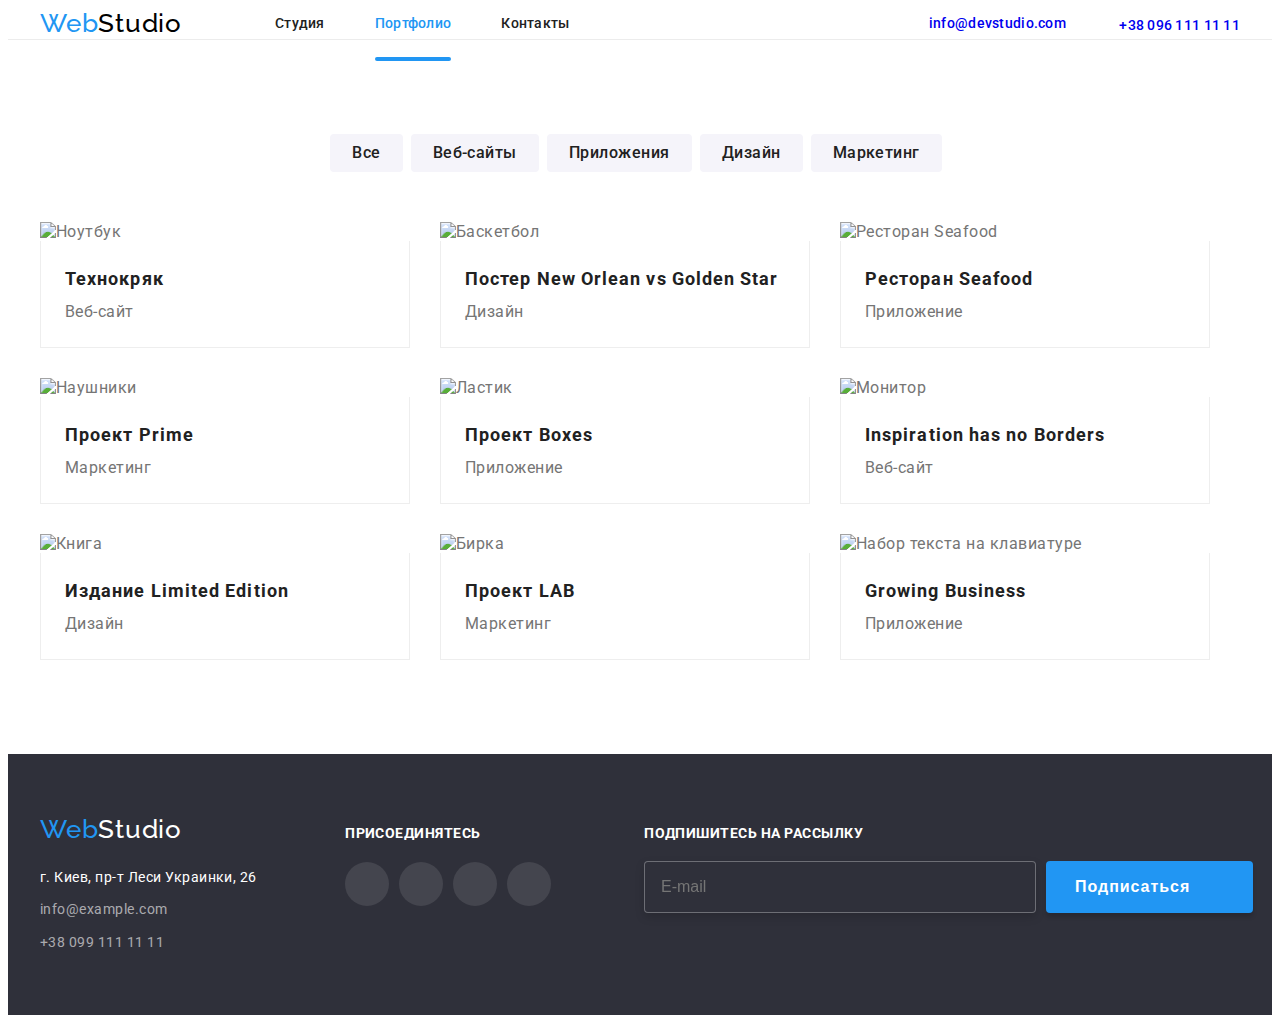
==== commit bdee16f4: "min. css" ====
--- a/portffolio.html
+++ b/portffolio.html
@@ -13,7 +13,7 @@
       rel="stylesheet"
     />
     <link href="./css/modern-normalize.css" rel="stylesheet" />
-    <link href="./css/main.css" rel="stylesheet" />
+    <link href="./css/main.min.css" rel="stylesheet" />
     <title>Портфолио</title>
   </head>
   <body>
@@ -24,7 +24,7 @@
         <a href="" class="logo"><span class="web">Web</span>Studio</a>
         <nav>
           <ul class="nav-bar">
-            <li class="test">
+            <li>
               <a href="./index.html" class="nav-link"> Студия</a>
             </li>
             <li>
@@ -36,14 +36,14 @@
           </ul>
         </nav>
         <div class="nav-contacts">
-          <a href="mailto:info@devstudio.com" class="contact">
-            <svg width="16px" height="12px" class="icon-color">
+          <a href="mailto:info@devstudio.com" class="nav-mail_tel">
+            <svg width="16px" height="12px" class="nav-icon">
               <use href="./images/sprite.svg#icon-mail"></use>
             </svg>
             info@devstudio.com
           </a>
-          <a href="tel:+380961111111" class="contact">
-            <svg width="10px" height="16px" class="icon-color">
+          <a href="tel:+380961111111" class="nav-mail_tel">
+            <svg width="10px" height="16px" class="nav-icon">
               <use href="./images/sprite.svg#icon-smartphone"></use>
             </svg>
             +38 096 111 11 11
@@ -55,7 +55,6 @@
       <!-- Portffolio -->
 
       <section class="section-padding">
-        
         <!-- Filter -->
 
         <ul class="filter container centered">
@@ -252,28 +251,28 @@
           <ul>
             <li>
               <a href="#" class="footer-social">
-                <svg width="20px" height="20px" class="footer-icons">
+                <svg width="20px" height="20px" class="footer-icon">
                   <use href="./images/sprite.svg#icon-instagram"></use>
                 </svg>
               </a>
             </li>
             <li>
               <a href="#" class="footer-social">
-                <svg width="20px" height="20px" class="footer-icons">
+                <svg width="20px" height="20px" class="footer-icon">
                   <use href="./images/sprite.svg#icon-twitter"></use>
                 </svg>
               </a>
             </li>
             <li>
               <a href="#" class="footer-social">
-                <svg width="20px" height="20px" class="footer-icons">
+                <svg width="20px" height="20px" class="footer-icon">
                   <use href="./images/sprite.svg#icon-facebook"></use>
                 </svg>
               </a>
             </li>
             <li>
               <a href="#" class="footer-social">
-                <svg width="20px" height="20px" class="footer-icons">
+                <svg width="20px" height="20px" class="footer-icon">
                   <use href="./images/sprite.svg#icon-linkedin"></use>
                 </svg>
               </a>
--- a/css/main.min.css
+++ b/css/main.min.css
@@ -0,0 +1,2 @@
+:root{--main-color: #ffffff;--bg-color: #f5f4fa;--bg-alternate-color: #2f303a;--headline-color: #212121;--text-color: #757575;--accent-color: #2196f3;--textoppacity-color: rgba(255, 255, 255, 0.6);--nav_logo-color: #000000;--border-color: #ececec;--portffolio-border: #eeeeee;--team-icon-color: #afb1b8;--transition-time-cubic: 250ms cubic-bezier(0.4, 0, 0.2, 1)}body{color:var(--text-color);background-color:var(--main-color);font-family:'roboto', sans-serif;letter-spacing:0.03em}a{text-decoration:none}li{list-style-type:none}ul{padding:0%}.container{width:1200px;padding-left:15px;padding-right:15px}.centered{margin-right:auto;margin-left:auto}.section-padding{padding-top:94px;padding-bottom:94px}img{display:block}.overlay{position:absolute;width:100%;height:100%;bottom:0px;-webkit-transform:translateY(100%);-ms-transform:translateY(100%);transform:translateY(100%);-webkit-transition:-webkit-transform var(--transition-time-cubic);transition:-webkit-transform var(--transition-time-cubic);-o-transition:transform var(--transition-time-cubic);transition:transform var(--transition-time-cubic);transition:transform var(--transition-time-cubic), -webkit-transform var(--transition-time-cubic)}.hero{padding-top:200px;padding-bottom:200px;text-align:center;background-image:-webkit-gradient(linear, left top, left bottom, from(rgba(47,48,58,0.4)), to(rgba(47,48,58,0.4))),url(../images/Hero.jpg);background-image:-webkit-linear-gradient(rgba(47,48,58,0.4), rgba(47,48,58,0.4)),url(../images/Hero.jpg);background-image:-o-linear-gradient(rgba(47,48,58,0.4), rgba(47,48,58,0.4)),url(../images/Hero.jpg);background-image:linear-gradient(rgba(47,48,58,0.4), rgba(47,48,58,0.4)),url(../images/Hero.jpg);background-repeat:no-repeat;background-position:center;-webkit-background-size:cover;background-size:cover}.hero h1{margin-top:0px;margin-bottom:0px;color:#ffffff;font-weight:900;font-size:44px;line-height:1.36;text-transform:uppercase}.hero .hero-button{padding-top:10px;padding-bottom:10px;padding-left:22px;padding-right:22px;color:var(--main-color);background-color:var(--accent-color);font-family:'Roboto', sans-serif;font-style:normal;font-weight:700;font-size:16px;line-height:1.88;letter-spacing:0.06em;-webkit-box-shadow:0px 4px 4px rgba(0,0,0,0.15);box-shadow:0px 4px 4px rgba(0,0,0,0.15);-webkit-border-radius:4px;border-radius:4px;border:none;cursor:pointer;margin-top:30px}.us-benefits{display:-webkit-box;display:-webkit-flex;display:-ms-flexbox;display:flex;-webkit-box-align:center;-webkit-align-items:center;-ms-flex-align:center;align-items:center;-webkit-box-pack:start;-webkit-justify-content:flex-start;-ms-flex-pack:start;justify-content:flex-start;margin-top:0px;margin-bottom:0px}.us-benefits li{margin-right:30px}.us-benefits li:last-child{margin-right:0px}.us-benefits li .us-headline{margin-top:0px;margin-bottom:10px;color:var(--headline-color);font-weight:700;font-size:14px;line-height:1.14;letter-spacing:0.03em;text-transform:uppercase}.us-icon_box{display:-webkit-box;display:-webkit-flex;display:-ms-flexbox;display:flex;-webkit-box-align:center;-webkit-align-items:center;-ms-flex-align:center;align-items:center;-webkit-box-pack:center;-webkit-justify-content:center;-ms-flex-pack:center;justify-content:center;height:120px;margin-bottom:30px;-webkit-border-radius:4px;border-radius:4px;background-color:var(--bg-color)}.us-icon_box .us-icons{-webkit-align-content:center;-ms-flex-line-pack:center;align-content:center}.us-title{margin-top:0px;margin-bottom:0px;width:270px;font-size:14px;line-height:-webkit-calc(24 / 14);line-height:calc(24 / 14)}.ourwork{padding-top:0px;text-align:center}.ourwork h2{margin-top:0px;margin-bottom:50px;color:var(--headline-color);font-weight:700;font-size:36px;line-height:1.17}.ourwork-box{display:-webkit-box;display:-webkit-flex;display:-ms-flexbox;display:flex;-webkit-box-align:center;-webkit-align-items:center;-ms-flex-align:center;align-items:center;-webkit-box-pack:start;-webkit-justify-content:flex-start;-ms-flex-pack:start;justify-content:flex-start;margin-top:0px;margin-bottom:0px}.ourwork-box li{position:relative;margin-right:30px}.ourwork-box li:nth-child(3n){margin-right:0px}.ourwork-description_box{position:absolute;width:100%;height:70px;margin:0px;bottom:0px;display:-webkit-box;display:-webkit-flex;display:-ms-flexbox;display:flex;-webkit-box-align:center;-webkit-align-items:center;-ms-flex-align:center;align-items:center;-webkit-box-pack:center;-webkit-justify-content:center;-ms-flex-pack:center;justify-content:center;background-color:rgba(47,48,58,0.8)}.ourwork-description_box .ourwork-description{color:var(--main-color);margin:0;font-weight:bold;font-size:14px;line-height:-webkit-calc(16 / 14);line-height:calc(16 / 14);letter-spacing:0.03em;text-transform:uppercase}.team{background-color:var(--bg-color);text-align:center}.team h2{margin-top:0px;margin-bottom:50px;color:var(--headline-color);font-weight:700;font-size:36px;line-height:1.17}.team-work{display:-webkit-box;display:-webkit-flex;display:-ms-flexbox;display:flex;-webkit-box-align:center;-webkit-align-items:center;-ms-flex-align:center;align-items:center;-webkit-box-pack:start;-webkit-justify-content:flex-start;-ms-flex-pack:start;justify-content:flex-start;margin-top:0px;margin-bottom:0px}.team-work .team-block{margin-right:30px;padding-bottom:30px;background-color:var(--main-color);-webkit-box-shadow:0px 1px 3px rgba(0,0,0,0.12),0px 1px 1px rgba(0,0,0,0.14),0px 2px 1px rgba(0,0,0,0.2);box-shadow:0px 1px 3px rgba(0,0,0,0.12),0px 1px 1px rgba(0,0,0,0.14),0px 2px 1px rgba(0,0,0,0.2);-webkit-border-radius:0px 0px 4px 4px;border-radius:0px 0px 4px 4px}.team-work .team-block:last-child{margin-right:0px}.team-work .team-block .employee{margin-top:30px;margin-bottom:10px;color:var(--headline-color);font-weight:500;font-size:16px;line-height:1.19}.team-work .profession{margin-top:0px;margin-bottom:16px;font-size:16px;line-height:1.19}.team-contacts{display:-webkit-box;display:-webkit-flex;display:-ms-flexbox;display:flex;-webkit-box-align:start;-webkit-align-items:flex-start;-ms-flex-align:start;align-items:flex-start;-webkit-box-pack:center;-webkit-justify-content:center;-ms-flex-pack:center;justify-content:center}.team-contacts svg{-webkit-box-sizing:content-box;box-sizing:content-box;padding:12px;fill:var(--team-icon-color);-webkit-transition:fill var(--transition-time-cubic);-o-transition:fill var(--transition-time-cubic);transition:fill var(--transition-time-cubic)}.team-contacts a{width:44px;height:44px;-webkit-border-radius:50%;border-radius:50%;-webkit-transition:background-color var(--transition-time-cubic);-o-transition:background-color var(--transition-time-cubic);transition:background-color var(--transition-time-cubic)}.team-contacts a:not(:last-child){margin-right:10px}.team-contacts a:hover{background-color:var(--accent-color)}.team-contacts a:hover svg{fill:var(--main-color)}.team-contacts a:focus{background-color:var(--accent-color)}.team-contacts a:focus svg{fill:var(--main-color)}.clients{text-align:center;margin-left:auto;margin-right:auto;color:var(--headline-color)}.clients h2{margin-bottom:50px;margin-top:0px;font-weight:bold;font-size:36px;line-height:1.17;letter-spacing:0.03em}.clients-icons{display:-webkit-box;display:-webkit-flex;display:-ms-flexbox;display:flex;-webkit-box-align:center;-webkit-align-items:center;-ms-flex-align:center;align-items:center;-webkit-box-pack:center;-webkit-justify-content:center;-ms-flex-pack:center;justify-content:center}.clients-icons a{display:-webkit-box;display:-webkit-flex;display:-ms-flexbox;display:flex;-webkit-box-align:center;-webkit-align-items:center;-ms-flex-align:center;align-items:center;-webkit-box-pack:center;-webkit-justify-content:center;-ms-flex-pack:center;justify-content:center;width:170px;height:92px;border-width:1px;border-style:solid;border-color:#afb1b8;-webkit-box-sizing:border-box;box-sizing:border-box;-webkit-border-radius:4px;border-radius:4px;-webkit-transition:border-color var(--transition-time-cubic);-o-transition:border-color var(--transition-time-cubic);transition:border-color var(--transition-time-cubic)}.clients-icons a .clients-company{fill:var(--team-icon-color);-webkit-transition:fill var(--transition-time-cubic);-o-transition:fill var(--transition-time-cubic);transition:fill var(--transition-time-cubic)}.clients-icons a:not(:last-child){margin-right:30px}.clients-icons a:hover{border-color:var(--accent-color)}.clients-icons a:hover .clients-company{fill:var(--accent-color)}.clients-icons a:focus{border-color:var(--accent-color)}.clients-icons a:focus .clients-company{fill:var(--accent-color)}.filter{display:-webkit-box;display:-webkit-flex;display:-ms-flexbox;display:flex;-webkit-box-align:start;-webkit-align-items:flex-start;-ms-flex-align:start;align-items:flex-start;-webkit-box-pack:center;-webkit-justify-content:center;-ms-flex-pack:center;justify-content:center;margin-bottom:50px;margin-top:0px}.filter li{margin-right:8px}.filter .filter-button{padding-top:6px;padding-bottom:6px;padding-right:22px;padding-left:22px;color:var(--headline-color);background-color:var(--bg-color);font-family:'Roboto', sans-serif;font-style:normal;font-weight:500;font-size:16px;line-height:1.62;letter-spacing:0.03em;-webkit-border-radius:4px;border-radius:4px;border:none;cursor:pointer;-webkit-transition:background-color var(--transition-time-cubic),color var(--transition-time-cubic),-webkit-box-shadow var(--transition-time-cubic);transition:background-color var(--transition-time-cubic),color var(--transition-time-cubic),-webkit-box-shadow var(--transition-time-cubic);-o-transition:box-shadow var(--transition-time-cubic),background-color var(--transition-time-cubic),color var(--transition-time-cubic);transition:box-shadow var(--transition-time-cubic),background-color var(--transition-time-cubic),color var(--transition-time-cubic);transition:box-shadow var(--transition-time-cubic),background-color var(--transition-time-cubic),color var(--transition-time-cubic),-webkit-box-shadow var(--transition-time-cubic)}.filter .filter-button:hover,.filter .filter-button:focus{color:var(--main-color);background-color:var(--accent-color);-webkit-box-shadow:0px 3px 1px rgba(0,0,0,0.1),0px 1px 2px rgba(0,0,0,0.08),0px 2px 2px rgba(0,0,0,0.12);box-shadow:0px 3px 1px rgba(0,0,0,0.1),0px 1px 2px rgba(0,0,0,0.08),0px 2px 2px rgba(0,0,0,0.12)}.project{display:-webkit-box;display:-webkit-flex;display:-ms-flexbox;display:flex;-webkit-box-align:start;-webkit-align-items:flex-start;-ms-flex-align:start;align-items:flex-start;-webkit-box-pack:start;-webkit-justify-content:flex-start;-ms-flex-pack:start;justify-content:flex-start;-webkit-flex-wrap:wrap;-ms-flex-wrap:wrap;flex-wrap:wrap;margin-top:0px;margin-bottom:0px}.project-list{margin-right:30px;margin-bottom:30px;-webkit-transition:-webkit-box-shadow var(--transition-time-cubic);transition:-webkit-box-shadow var(--transition-time-cubic);-o-transition:box-shadow var(--transition-time-cubic);transition:box-shadow var(--transition-time-cubic);transition:box-shadow var(--transition-time-cubic), -webkit-box-shadow var(--transition-time-cubic)}.project-list:hover,.project-list:focus{-webkit-box-shadow:0px 1px 1px rgba(0,0,0,0.12),0px 4px 4px rgba(0,0,0,0.06),1px 4px 6px rgba(0,0,0,0.16);box-shadow:0px 1px 1px rgba(0,0,0,0.12),0px 4px 4px rgba(0,0,0,0.06),1px 4px 6px rgba(0,0,0,0.16)}.project-list:nth-child(3n){margin-right:0px}.project-list:nth-last-child(-n+3){margin-bottom:0px}.border{padding-bottom:20px;padding-top:20px;padding-left:24px;padding-right:24px;border-left:1px solid var(--portffolio-border);border-right:1px solid var(--portffolio-border);border-bottom:1px solid var(--portffolio-border)}.border .project-title{margin-top:0px;margin-bottom:0px;color:var(--headline-color);font-weight:700;font-size:18px;line-height:2;letter-spacing:0.06em}.border .project-filter{margin-top:0px;margin-bottom:0px;font-size:16px;line-height:1.88}.project-overlay{position:relative;overflow:hidden}.project-overlay .project-text_box{width:100%;height:100%;background-color:rgba(33,150,243,0.9)}.project-overlay p{margin:63px 24px;font-size:18px;line-height:-webkit-calc(28 / 18);line-height:calc(28 / 18);color:var(--main-color)}.project-overlay:hover .overlay{-webkit-transform:translateY(0%);-ms-transform:translateY(0%);transform:translateY(0%)}.logo{margin-right:93px;color:var(--nav_logo-color);font-family:'Raleway', sans-serif;font-weight:500;font-size:26px;line-height:1.2;letter-spacing:0.03em}.logo .web{color:var(--accent-color)}header{border-bottom:1px solid var(--border-color)}header .nav{display:-webkit-box;display:-webkit-flex;display:-ms-flexbox;display:flex;-webkit-box-align:center;-webkit-align-items:center;-ms-flex-align:center;align-items:center;-webkit-box-pack:center;-webkit-justify-content:center;-ms-flex-pack:center;justify-content:center}.nav-bar{display:-webkit-box;display:-webkit-flex;display:-ms-flexbox;display:flex;-webkit-box-align:center;-webkit-align-items:center;-ms-flex-align:center;align-items:center;-webkit-box-pack:center;-webkit-justify-content:center;-ms-flex-pack:center;justify-content:center;margin-top:0px;margin-bottom:0px}.nav-bar li{margin-right:50px}.nav-bar li:last-child{margin-right:0px}.nav-link{position:relative;padding-top:30px;padding-bottom:30px;color:var(--headline-color);font-weight:500;font-size:14px;line-height:1.42;letter-spacing:0.02em;-webkit-transition:color var(--transition-time-cubic);-o-transition:color var(--transition-time-cubic);transition:color var(--transition-time-cubic)}.nav-link:hover,.nav-link:focus{color:var(--accent-color)}.nav-link.current-page{color:var(--accent-color)}.nav-link.current-page::before{content:'';position:absolute;bottom:0px;height:4px;width:100%;background-color:var(--accent-color);-webkit-border-radius:2px;border-radius:2px}.nav-contacts{display:-webkit-box;display:-webkit-flex;display:-ms-flexbox;display:flex;-webkit-box-pack:center;-webkit-justify-content:center;-ms-flex-pack:center;justify-content:center;-webkit-box-align:center;-webkit-align-items:center;-ms-flex-align:center;align-items:center;margin-left:auto;font-weight:500;font-size:14px;line-height:1.14;letter-spacing:0.02em}.nav-contacts .contact{display:-webkit-box;display:-webkit-flex;display:-ms-flexbox;display:flex;-webkit-box-pack:center;-webkit-justify-content:center;-ms-flex-pack:center;justify-content:center;-webkit-box-align:center;-webkit-align-items:center;-ms-flex-align:center;align-items:center;padding-top:30px;padding-bottom:30px;color:var(--text-color);text-decoration:none;-webkit-transition:color var(--transition-time-cubic);-o-transition:color var(--transition-time-cubic);transition:color var(--transition-time-cubic)}.nav-contacts .contact:hover svg,.nav-contacts .contact:focus svg{fill:var(--accent-color)}.nav-contacts .contact:hover,.nav-contacts .contact:focus{color:var(--accent-color)}.nav-contacts a:first-child{margin-right:30px}.nav-contacts a svg{margin-right:10px;-webkit-transition:fill var(--transition-time-cubic);-o-transition:fill var(--transition-time-cubic);transition:fill var(--transition-time-cubic)}.icon-color{fill:var(--text-color);margin-right:10px}footer{padding-top:60px;padding-bottom:60px;background-color:var(--bg-alternate-color)}footer .logo{display:block;margin-bottom:20px;color:var(--main-color)}footer address{margin-bottom:9px;color:var(--main-color);font-style:normal;font-size:14px;line-height:1.71}footer .container.centered{display:-webkit-box;display:-webkit-flex;display:-ms-flexbox;display:flex;-webkit-box-pack:start;-webkit-justify-content:flex-start;-ms-flex-pack:start;justify-content:flex-start;-webkit-box-align:baseline;-webkit-align-items:baseline;-ms-flex-align:baseline;align-items:baseline}.footer-studio{margin-right:70px}.footer-studio .footer-contact{display:block;margin-bottom:9px;color:var(--textoppacity-color);font-size:14px;line-height:1.71;-webkit-transition:color var(--transition-time-cubic);-o-transition:color var(--transition-time-cubic);transition:color var(--transition-time-cubic)}.footer-studio .footer-contact:last-child{margin-bottom:0px}.footer-studio .footer-contact:hover,.footer-studio .footer-contact:focus{color:var(--accent-color)}.footer-connect p{margin:0px 0px 20px;font-weight:bold;font-size:14px;line-height:1.14;text-transform:uppercase;color:var(--main-color)}.footer-connect ul{margin:0px;display:-webkit-box;display:-webkit-flex;display:-ms-flexbox;display:flex}.footer-connect ul li:not(:last-child){margin-right:10px}.footer-social{display:-webkit-box;display:-webkit-flex;display:-ms-flexbox;display:flex;-webkit-box-pack:center;-webkit-justify-content:center;-ms-flex-pack:center;justify-content:center;-webkit-box-align:center;-webkit-align-items:center;-ms-flex-align:center;align-items:center;width:44px;height:44px;background-color:rgba(255,255,255,0.1);-webkit-border-radius:50%;border-radius:50%;-webkit-transition:background-color var(--transition-time-cubic);-o-transition:background-color var(--transition-time-cubic);transition:background-color var(--transition-time-cubic)}.footer-social:hover,.footer-social:focus{background-color:var(--accent-color)}.footer-social .footer-icons{fill:var(--main-color)}.footer-mailing{display:-webkit-box;display:-webkit-flex;display:-ms-flexbox;display:flex;-webkit-box-orient:vertical;-webkit-box-direction:normal;-webkit-flex-direction:column;-ms-flex-direction:column;flex-direction:column;margin-left:93px}.footer-mailing .footer-mailing_description{margin-bottom:20px;color:var(--main-color);font-weight:bold;font-size:14px;line-height:-webkit-calc(16 / 14);line-height:calc(16 / 14);text-transform:uppercase}.footer-mailing div{display:-webkit-box;display:-webkit-flex;display:-ms-flexbox;display:flex}.footer-mailing div .footer-mailing_filed{padding:15px 16px;width:358px;margin-right:10px;background-color:var(--bg-alternate-color);color:#ffffff99;font-size:16px;line-height:1.25;border:1px solid rgba(255,255,255,0.3);-webkit-border-radius:4px;border-radius:4px;-webkit-filter:drop-shadow(0px 4px 4px rgba(0,0,0,0.15));filter:drop-shadow(0px 4px 4px rgba(0,0,0,0.15))}.footer-mailing div .footer-mailing_filed:placeholder-shown{color:#ffffff99}.footer-mailing .footer-mailing_button{display:-webkit-box;display:-webkit-flex;display:-ms-flexbox;display:flex;-webkit-box-pack:center;-webkit-justify-content:center;-ms-flex-pack:center;justify-content:center;-webkit-box-align:center;-webkit-align-items:center;-ms-flex-align:center;align-items:center;padding:10px 29px;font-weight:bold;font-size:16px;line-height:1.87;color:var(--main-color);background-color:var(--accent-color);align-items:center;text-align:center;letter-spacing:0.06em;border:none;-webkit-box-shadow:0px 4px 4px rgba(0,0,0,0.15);box-shadow:0px 4px 4px rgba(0,0,0,0.15);-webkit-border-radius:4px;border-radius:4px}.footer-icon_send{fill:var(--main-color);margin-left:10px}.backdrop{position:fixed;top:0;width:100%;height:100%;background-color:rgba(0,0,0,0.2);z-index:100;opacity:1;-webkit-transition:opacity var(--transition-time-cubic);-o-transition:opacity var(--transition-time-cubic);transition:opacity var(--transition-time-cubic)}.is-hidden{opacity:0;pointer-events:none}.hero-modal{position:absolute;width:528px;height:581px;left:50%;top:50%;padding:40px;background-color:var(--main-color);-webkit-transform:translate(-50%, -50%) scale(1);-ms-transform:translate(-50%, -50%) scale(1);transform:translate(-50%, -50%) scale(1);-webkit-transition:-webkit-transform var(--transition-time-cubic);transition:-webkit-transform var(--transition-time-cubic);-o-transition:transform var(--transition-time-cubic);transition:transform var(--transition-time-cubic);transition:transform var(--transition-time-cubic), -webkit-transform var(--transition-time-cubic)}.hero-modal .hero-modal_exit{position:absolute;right:8px;top:8px;display:-webkit-box;display:-webkit-flex;display:-ms-flexbox;display:flex;-webkit-box-pack:center;-webkit-justify-content:center;-ms-flex-pack:center;justify-content:center;-webkit-box-align:center;-webkit-align-items:center;-ms-flex-align:center;align-items:center;margin-top:8px;margin-right:8px;width:30px;height:30px;background-color:var(--main-color);border:1px solid rgba(0,0,0,0.1);-webkit-border-radius:50%;border-radius:50%;-webkit-transition:fill var(--transition-time-cubic);-o-transition:fill var(--transition-time-cubic);transition:fill var(--transition-time-cubic)}.hero-modal .hero-modal_exit:hover,.hero-modal .hero-modal_exit:focus{fill:var(--accent-color)}.hero-modal .hero-modal_heading{margin-top:0px;margin-bottom:12px;color:var(--headline-color);font-weight:bold;font-size:20px;line-height:-webkit-calc(23 / 20);line-height:calc(23 / 20);text-align:center}.backdrop.is-hidden .hero-modal{-webkit-transform:translate(-50%, -50%) scale(2);-ms-transform:translate(-50%, -50%) scale(2);transform:translate(-50%, -50%) scale(2)}.hero-modal_form{margin:0px}.hero-modal_form li{display:-webkit-box;display:-webkit-flex;display:-ms-flexbox;display:flex;-webkit-box-orient:vertical;-webkit-box-direction:normal;-webkit-flex-direction:column;-ms-flex-direction:column;flex-direction:column}.hero-modal_form li label{text-align:start;color:var(--text-color);font-size:12px;line-height:-webkit-calc(14 / 12);line-height:calc(14 / 12);letter-spacing:0.01em}.hero-modal_form li textarea{resize:none;height:120px;margin-bottom:25px;text-indent:0px}.hero-modal_form li textarea::-webkit-input-placeholder{letter-spacing:0.01em;color:rgba(117,117,117,0.5)}.hero-modal_form li textarea:-ms-input-placeholder{letter-spacing:0.01em;color:rgba(117,117,117,0.5)}.hero-modal_form li textarea::-ms-input-placeholder{letter-spacing:0.01em;color:rgba(117,117,117,0.5)}.hero-modal_form li textarea::placeholder{letter-spacing:0.01em;color:rgba(117,117,117,0.5)}.hero-modal_form li div{position:relative;margin-top:4px;margin-bottom:10px}.hero-modal_input{width:100%;padding:11px 15px;font-size:14px;line-height:-webkit-calc(16 / 14);line-height:calc(16 / 14);letter-spacing:0.01em;text-indent:-webkit-calc(42px - 15px);text-indent:calc(42px - 15px);border:1px solid rgba(33,33,33,0.2);-webkit-box-sizing:border-box;box-sizing:border-box;-webkit-border-radius:4px;border-radius:4px;-webkit-transition:border-color var(--transition-time-cubic);-o-transition:border-color var(--transition-time-cubic);transition:border-color var(--transition-time-cubic)}.hero-modal_input:focus{border-color:var(--accent-color);outline:none}.hero-modal_input:focus+.hero-modal_icon{fill:var(--accent-color)}.hero-modal_icon{position:absolute;left:12px;top:11px;fill:var(--headline-color);-webkit-transition:fill var(--transition-time-cubic);-o-transition:fill var(--transition-time-cubic);transition:fill var(--transition-time-cubic)}.hero-modal_input:focus+.hero-modal_icon{fill:var(--accent-color)}.hero-modal_comment{margin-bottom:4px}.hero-modal_agreed .hero-modal_input{position:absolute;width:1px;height:1px;margin:-1px;border:0px;padding:0px;clip:rect(0 0 0 0);overflow:hidden}.hero-modal_agreed .hero-modal_license{display:-webkit-box;display:-webkit-flex;display:-ms-flexbox;display:flex;-webkit-box-align:center;-webkit-align-items:center;-ms-flex-align:center;align-items:center;font-size:14px;line-height:1.71;letter-spacing:0.03em}.hero-modal_agreed .hero-modal_license::before{display:block;content:'';margin-left:14px;margin-right:7px;width:16px;height:16px;border:2px solid black;-webkit-border-radius:2px;border-radius:2px}.hero-modal_agreed .hero-modal_license .hero-modal_contract{text-decoration:underline;color:var(--accent-color)}.hero-modal_agreed .hero-modal_input:checked+.hero-modal_license::before{background-color:var(--accent-color);background-image:url(../images/sprite/icon_check.svg);background-repeat:no-repeat;-webkit-background-size:contain;background-size:contain;background-position:center;border-color:var(--accent-color);fill:white}.hero-modal_button{padding-top:10px;padding-bottom:10px;padding-left:55px;padding-right:55px;color:var(--main-color);background-color:var(--accent-color);font-family:'Roboto', sans-serif;font-style:normal;font-weight:700;font-size:16px;line-height:1.88;letter-spacing:0.06em;-webkit-box-shadow:0px 4px 4px rgba(0,0,0,0.15);box-shadow:0px 4px 4px rgba(0,0,0,0.15);-webkit-border-radius:4px;border-radius:4px;border:none;cursor:pointer;margin-top:30px}
+/*# sourceMappingURL=main.min.css.map */